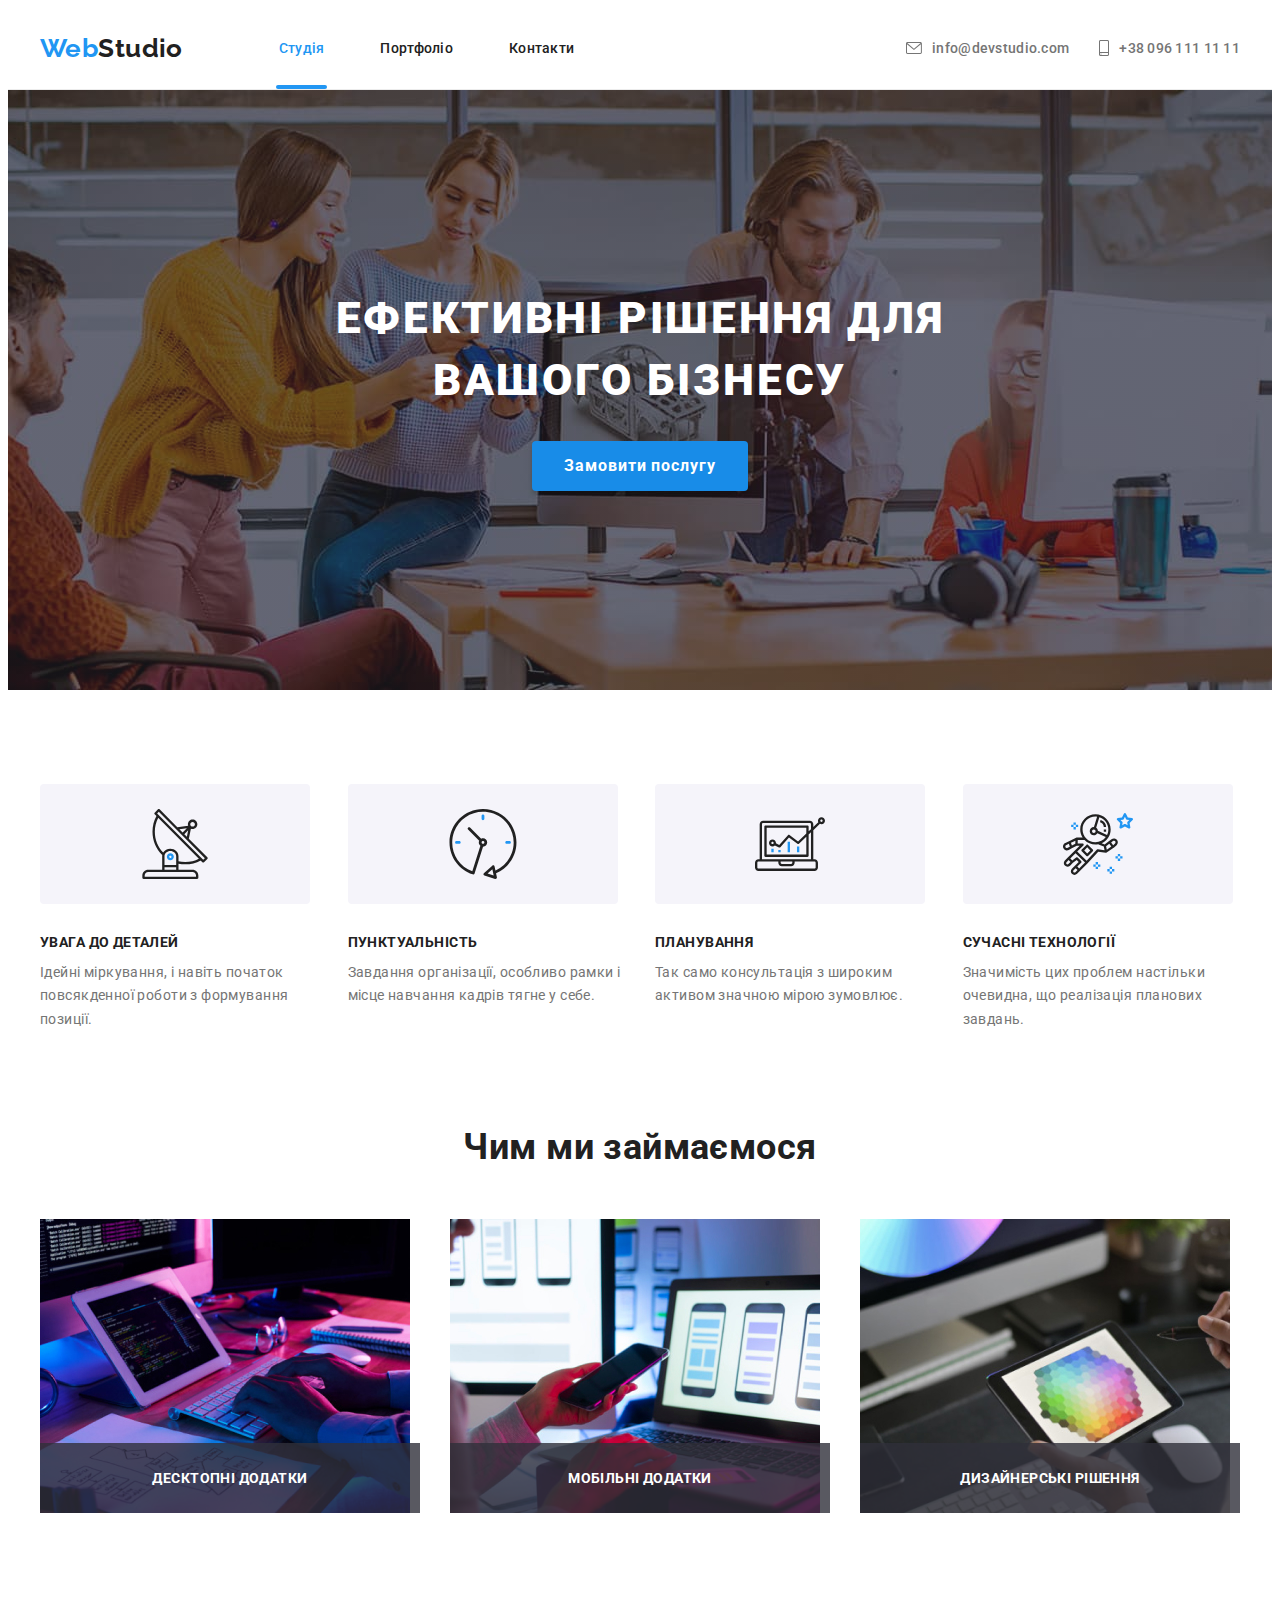
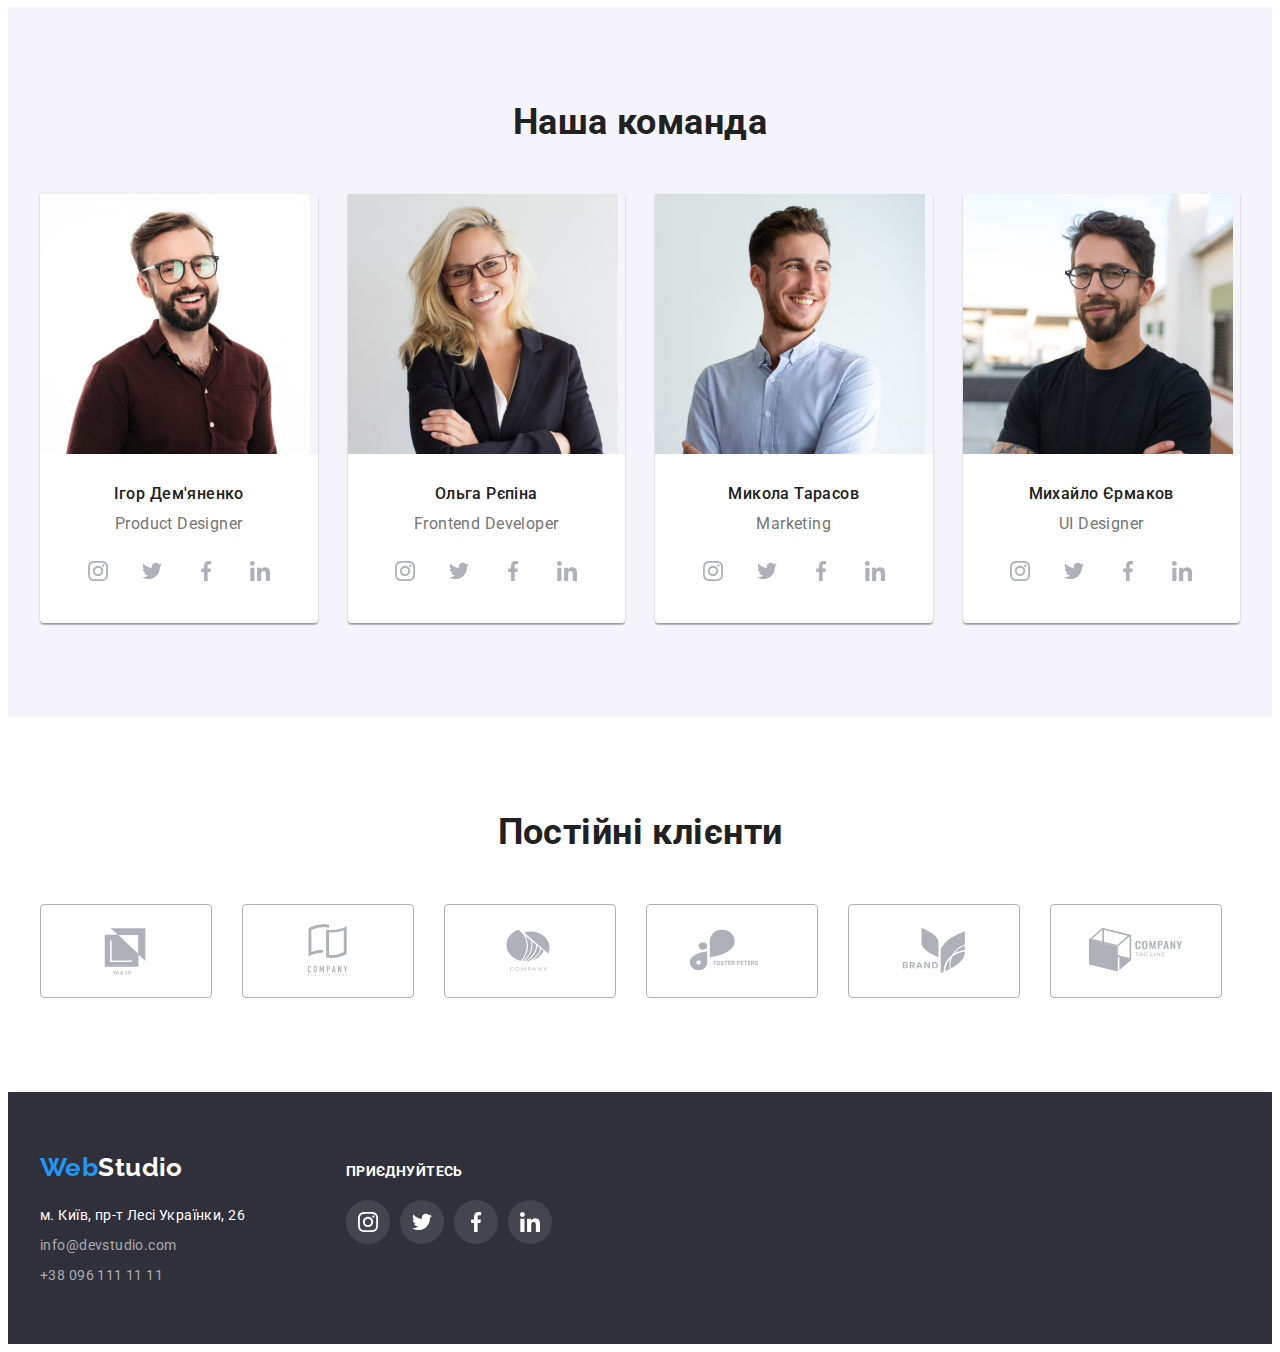
==== index.html @ b985bb8c "Added files from previous homework" ====
<!DOCTYPE html>
<html lang="uk">
  <head>
    <meta charset="UTF-8" />
    <meta http-equiv="X-UA-Compatible" content="IE=edge" />
    <meta name="viewport" content="width=device-width, initial-scale=1.0" />
    <title>WebStudio</title>
    <link
      href="https://fonts.googleapis.com/css2?family=Raleway:wght@700&family=Roboto:wght@400;500;700;900&display=swap"
      rel="stylesheet"
    />
    <link
      rel="stylesheet"
      href="https://cdnjs.cloudflare.com/ajax/libs/modern-normalize/1.1.0/modern-normalize.min.css"
      integrity="sha512-wpPYUAdjBVSE4KJnH1VR1HeZfpl1ub8YT/NKx4PuQ5NmX2tKuGu6U/JRp5y+Y8XG2tV+wKQpNHVUX03MfMFn9Q=="
      crossorigin="anonymous"
      referrerpolicy="no-referrer"
    />
    <link rel="stylesheet" href="./css/styles.css" />
  </head>

  <body>
    <!-- Header -->
    <header class="page-header">
      <div class="container main-nav">
        <nav class="secondary-nav">
          <a href="./index.html" class="logo"><span>Web</span>Studio</a>
          <ul class="nav-list list">
            <li class="item">
              <a href="./index.html" class="link current">Студія</a>
            </li>
            <li class="item">
              <a href="./portfolio.html" class="link">Портфоліо</a>
            </li>
            <li class="item"><a href="" class="link">Контакти</a></li>
          </ul>
        </nav>
        <ul class="contacts-list list">
          <li class="item">
            <a href="mailto:info@devstudio.com" class="link">
              <svg width="16" height="12" class="contacts-icon">
                <use href="./images/icons.svg#icon-envelope"></use>
              </svg>
              info@devstudio.com</a
            >
          </li>
          <li class="item">
            <a href="tel:+380961111111" class="link">
              <svg width="10" height="16" class="contacts-icon">
                <use href="./images/icons.svg#icon-smartphone"></use>
              </svg>
              +38 096 111 11 11</a
            >
          </li>
        </ul>
      </div>
    </header>

    <!-- Main page -->
    <main>
      <!-- Hero section -->
      <section class="hero">
        <div class="container">
          <h1 class="heading">Ефективні рішення для вашого бізнесу</h1>
          <button type="button" class="primary-button" data-modal-open>
            Замовити послугу
          </button>
        </div>
      </section>

      <!-- Backdrop -->
      <section class="backdrop is-hidden" data-modal>
        <div class="modal">
          <button type="button" class="close-button" data-modal-close>
            <svg class="icom" width="18" height="18">
              <use href="./images/icons.svg#icon-close"></use>
            </svg>
          </button>
        </div>
      </section>

      <!-- Advantages section -->
      <section class="advantages section">
        <div class="container">
          <h2 class="visually-hidden">Переваги</h2>
          <ul class="advantages-list list">
            <li class="item">
              <div class="icon-wrap">
                <svg class="icon" width="70" height="70">
                  <use href="./images/icons.svg#icon-antenna"></use>
                </svg>
              </div>
              <h3 class="subtitle">УВАГА ДО ДЕТАЛЕЙ</h3>
              <p class="text">
                Ідейні міркування, і навіть початок повсякденної роботи з
                формування позиції.
              </p>
            </li>
            <li class="item">
              <div class="icon-wrap">
                <svg class="icon" width="70" height="70">
                  <use href="./images/icons.svg#icon-clock"></use>
                </svg>
              </div>
              <h3 class="subtitle">ПУНКТУАЛЬНІСТЬ</h3>
              <p class="text">
                Завдання організації, особливо рамки і місце навчання кадрів
                тягне у себе.
              </p>
            </li>
            <li class="item">
              <div class="icon-wrap">
                <svg class="icon" width="70" height="70">
                  <use href="./images/icons.svg#icon-diagram"></use>
                </svg>
              </div>
              <h3 class="subtitle">ПЛАНУВАННЯ</h3>
              <p class="text">
                Так само консультація з широким активом значною мірою зумовлює.
              </p>
            </li>
            <li class="item">
              <div class="icon-wrap">
                <svg class="icon" width="70" height="70">
                  <use href="./images/icons.svg#icon-astronaut"></use>
                </svg>
              </div>
              <h3 class="subtitle">СУЧАСНІ ТЕХНОЛОГІЇ</h3>
              <p class="text">
                Значимість цих проблем настільки очевидна, що реалізація
                планових завдань.
              </p>
            </li>
          </ul>
        </div>
      </section>

      <!-- Working -->
      <section class="section">
        <div class="container">
          <h2 class="sub-heading">Чим ми займаємося</h2>
          <ul class="working-list list">
            <li class="item">
              <img
                src="./images/box1.jpg"
                alt="Програмістб який працює"
                width="370"
              />
              <div class="img-content">
                <p class="content">Десктопні додатки</p>
              </div>
            </li>
            <li class="item">
              <img
                src="./images/box2.jpg"
                alt="Розробник мобільного додатку"
                width="370"
              />
              <div class="img-content"><p>Мобільні додатки</p></div>
            </li>
            <li class="item">
              <img
                src="./images/box3.jpg"
                alt="Дизайнер виберає кольори"
                width="370"
              />
              <div class="img-content"><p>Дизайнерські рішення</p></div>
            </li>
          </ul>
        </div>
      </section>

      <!-- Team section -->
      <section class="team section">
        <div class="container">
          <h2 class="sub-heading">Наша команда</h2>
          <ul class="team-list list">
            <li class="item">
              <img src="images/img(1).jpg" alt="Чоловік" width="270" />
              <div class="info">
                <h3>Ігор Дем'яненко</h3>
                <p>Product Designer</p>
                <ul class="social-list list">
                  <li>
                    <a href="#" class="link" aria-label="Instagram">
                      <svg width="20" height="20">
                        <use href="./images/icons.svg#icon-instagram"></use>
                      </svg>
                    </a>
                  </li>
                  <li>
                    <a href="#" class="link" aria-label="Twitter">
                      <svg width="20" height="20">
                        <use href="./images/icons.svg#icon-twitter"></use>
                      </svg>
                    </a>
                  </li>
                  <li>
                    <a href="#" class="link" aria-label="Facebook">
                      <svg width="20" height="20">
                        <use href="./images/icons.svg#icon-facebook"></use>
                      </svg>
                    </a>
                  </li>
                  <li>
                    <a href="#" class="link" aria-label="LinkedIn">
                      <svg width="20" height="20">
                        <use href="./images/icons.svg#icon-linkedin"></use>
                      </svg>
                    </a>
                  </li>
                </ul>
              </div>
            </li>
            <li class="item">
              <img src="images/img(2).jpg" alt="Жінка" width="270" />
              <div class="info">
                <h3>Ольга Рєпіна</h3>
                <p>Frontend Developer</p>
                <ul class="social-list list">
                  <li>
                    <a href="#" class="link" aria-label="Instagram">
                      <svg width="20" height="20">
                        <use href="./images/icons.svg#icon-instagram"></use>
                      </svg>
                    </a>
                  </li>
                  <li>
                    <a href="#" class="link" aria-label="Twitter">
                      <svg width="20" height="20">
                        <use href="./images/icons.svg#icon-twitter"></use>
                      </svg>
                    </a>
                  </li>
                  <li>
                    <a href="#" class="link" aria-label="Facebook">
                      <svg width="20" height="20">
                        <use href="./images/icons.svg#icon-facebook"></use>
                      </svg>
                    </a>
                  </li>
                  <li>
                    <a href="#" class="link" aria-label="LinkedIn">
                      <svg width="20" height="20">
                        <use href="./images/icons.svg#icon-linkedin"></use>
                      </svg>
                    </a>
                  </li>
                </ul>
              </div>
            </li>
            <li class="item">
              <img src="images/img(3).jpg" alt="Чоловік" width="270" />
              <div class="info">
                <h3>Микола Тарасов</h3>
                <p>Marketing</p>
                <ul class="social-list list">
                  <li>
                    <a href="#" class="link" aria-label="Instagram">
                      <svg width="20" height="20">
                        <use href="./images/icons.svg#icon-instagram"></use>
                      </svg>
                    </a>
                  </li>
                  <li>
                    <a href="#" class="link" aria-label="Twitter">
                      <svg width="20" height="20">
                        <use href="./images/icons.svg#icon-twitter"></use>
                      </svg>
                    </a>
                  </li>
                  <li>
                    <a href="#" class="link" aria-label="Facebook">
                      <svg width="20" height="20">
                        <use href="./images/icons.svg#icon-facebook"></use>
                      </svg>
                    </a>
                  </li>
                  <li>
                    <a href="#" class="link" aria-label="LinkedIn">
                      <svg width="20" height="20">
                        <use href="./images/icons.svg#icon-linkedin"></use>
                      </svg>
                    </a>
                  </li>
                </ul>
              </div>
            </li>
            <li class="item">
              <img src="images/img(4).jpg" alt="Чоловік" width="270" />
              <div class="info">
                <h3>Михайло Єрмаков</h3>
                <p>UI Designer</p>
                <ul class="social-list list">
                  <li>
                    <a href="#" class="link" aria-label="Instagram">
                      <svg width="20" height="20">
                        <use href="./images/icons.svg#icon-instagram"></use>
                      </svg>
                    </a>
                  </li>
                  <li>
                    <a href="#" class="link" aria-label="Twitter">
                      <svg width="20" height="20">
                        <use href="./images/icons.svg#icon-twitter"></use>
                      </svg>
                    </a>
                  </li>
                  <li>
                    <a href="#" class="link" aria-label="Facebook">
                      <svg width="20" height="20">
                        <use href="./images/icons.svg#icon-facebook"></use>
                      </svg>
                    </a>
                  </li>
                  <li>
                    <a href="#" class="link" aria-label="LinkedIn">
                      <svg width="20" height="20">
                        <use href="./images/icons.svg#icon-linkedin"></use>
                      </svg>
                    </a>
                  </li>
                </ul>
              </div>
            </li>
          </ul>
        </div>
      </section>

      <!-- Clients -->
      <section class="clients section">
        <h2 class="sub-heading">Постійні клієнти</h2>
        <div class="container">
          <ul class="clients-list list">
            <li>
              <a href="#" class="link">
                <svg width="106" height="60">
                  <use href="./images/icons.svg#icon-logo-1"></use>
                </svg>
              </a>
            </li>
            <li>
              <a href="#" class="link">
                <svg width="106" height="60">
                  <use href="./images/icons.svg#icon-logo-2"></use>
                </svg>
              </a>
            </li>
            <li>
              <a href="#" class="link">
                <svg width="106" height="60">
                  <use href="./images/icons.svg#icon-logo-3"></use>
                </svg>
              </a>
            </li>
            <li>
              <a href="#" class="link">
                <svg width="106" height="60">
                  <use href="./images/icons.svg#icon-logo-4"></use>
                </svg>
              </a>
            </li>
            <li>
              <a href="#" class="link">
                <svg width="106" height="60">
                  <use href="./images/icons.svg#icon-logo-5"></use>
                </svg>
              </a>
            </li>
            <li>
              <a href="#" class="link">
                <svg width="106" height="60">
                  <use href="./images/icons.svg#icon-logo-6"></use>
                </svg>
              </a>
            </li>
          </ul>
        </div>
      </section>
    </main>

    <!-- Footer -->
    <footer class="page-footer">
      <div class="container footer-content">
        <div class="address-wrap">
          <a href="./index.html" class="logo"><span>Web</span>Studio</a>
          <address>
            <ul class="contacts list">
              <li>
                <a
                  href="https://goo.gl/maps/9UR91L7CwCxcRUuD7"
                  target="_blank"
                  rel="noopener noreferrer nofollow"
                  class="location"
                  >м. Київ, пр-т Лесі Українки, 26</a
                >
              </li>
              <li>
                <a href="mailto:info@devstudio.com">info@devstudio.com</a>
              </li>
              <li><a href="tel:+380961111111">+38 096 111 11 11</a></li>
            </ul>
          </address>
        </div>
        <div class="footer-social-links">
          <p class="call">приєднуйтесь</p>
          <ul class="list social-list footer-social-list">
            <li>
              <a href="#" class="link" aria-label="Instagram">
                <svg width="20" height="20">
                  <use href="./images/icons.svg#icon-instagram"></use>
                </svg>
              </a>
            </li>
            <li>
              <a href="#" class="link" aria-label="Twitter">
                <svg width="20" height="20">
                  <use href="./images/icons.svg#icon-twitter"></use>
                </svg>
              </a>
            </li>
            <li>
              <a href="#" class="link" aria-label="Facebook">
                <svg width="20" height="20">
                  <use href="./images/icons.svg#icon-facebook"></use>
                </svg>
              </a>
            </li>
            <li>
              <a href="#" class="link" aria-label="LinkedIn">
                <svg width="20" height="20">
                  <use href="./images/icons.svg#icon-linkedin"></use>
                </svg>
              </a>
            </li>
          </ul>
        </div>
      </div>
    </footer>
    <script src="./modal.js"></script>
  </body>
</html>
---- css/styles.css ----
:root {
  --accent-color: #2196f3;
  --title-color: #212121;
  --text-color: #757575;
  --white-text: #fff;
  --primary-background-color: #fff;
  --secondary-background-color: #f5f4fa;
  --dark-background-color: #2f303a;
  --header-border-color: #ececec;
  --portfolio-item-border-color: #eeeeee;
  --social-links-color: #afb1b8;
  --timing-function: cubic-bezier(0.4, 0, 0.2, 1);
}

body {
  font-family: "Roboto", sans-serif;
  color: var(--text-color);
  font-size: 14px;
  letter-spacing: 0.03em;
}

a {
  text-decoration: none;
}
h1,
h2,
h3,
h4,
p {
  margin: 0;
}
img {
  display: block;
}
.list {
  list-style: none;
  padding: 0;
  margin: 0;
}

.container {
  width: 1200px;
  padding: 0 15px;
  margin: 0 auto;
}

.section {
  padding-top: 94px;
  padding-bottom: 94px;
}

.visually-hidden {
  position: absolute;
  white-space: nowrap;
  width: 1px;
  height: 1px;
  overflow: hidden;
  border: 0;
  padding: 0;
  clip: rect(0 0 0 0);
  clip-path: inset(50%);
  margin: -1px;
}

/* Header */
.page-header {
  border-bottom: 1px solid var(--header-border-color);
}
.main-nav {
  display: flex;
  align-items: center;
}
.secondary-nav {
  display: flex;
  align-items: center;
}

.logo {
  margin-right: 93px;
  color: var(--title-color);
  font-family: "Raleway", sans-serif;

  font-weight: 700;
  font-size: 26px;
  line-height: 1.2;
}
.logo span {
  color: var(--accent-color);
}
.page-header .logo {
  padding: 24px 0;
}
.page-header .link {
  font-weight: 500;
  line-height: 1.2;
  letter-spacing: 0.02em;
  transition: color 250ms var(--timing-function);
}
.page-header .link:hover,
.page-header .link:focus {
  color: var(--accent-color);
}
.nav-list {
  display: flex;
  gap: 50px;
}
.nav-list .link {
  position: relative;
  display: block;
  padding: 32px 3px;
  color: var(--title-color);
}
.nav-list .link.current {
  color: var(--accent-color);
}
.nav-list .link.current::after {
  position: absolute;
  content: "";
  /* display: block; */
  left: 0;
  bottom: 0;
  width: 100%;
  height: 4px;
  background-color: var(--accent-color);
  border-radius: 2px;
}
.contacts-list {
  display: flex;
  gap: 30px;
  margin-left: auto;
}
.contacts-list .link {
  display: flex;
  align-items: center;
  padding: 32px 0;
  color: var(--text-color);
}
.contacts-icon {
  margin-right: 10px;
  fill: currentColor;
}

/* Section Hero */
.hero {
  min-height: 600px;
  max-width: 1600px;
  display: flex;
  flex-direction: column;
  justify-content: center;
  align-items: center;
  margin: 0 auto;

  background-image: linear-gradient(
      to right,
      rgba(47, 48, 58, 0.4),
      rgba(47, 48, 58, 0.4)
    ),
    url(../images/hero-img.jpg);
  background-size: cover;
  background-position: center;
  background-repeat: no-repeat;
  background-color: #c4c4c4;
  text-align: center;
}
.hero .heading {
  width: 696px;
  margin: 0 auto 30px auto;

  color: var(--white-text);
  font-weight: 900;
  font-size: 44px;
  line-height: 1.4;
  letter-spacing: 0.06em;
  text-transform: uppercase;
  text-align: center;
}
.primary-button {
  height: 50px;
  width: 216px;
  display: flex;
  justify-content: center;
  align-items: center;
  margin: 0 auto;

  background-color: #188ce8;
  color: var(--white-text);
  font-family: inherit;
  border-radius: 4px;
  border: none;
  box-shadow: 0px 4px 4px rgba(0, 0, 0, 0.15);
  transition: background-color 250ms var(--timing-function);

  font-weight: 700;
  font-size: 16px;
  line-height: 1.9;
  text-align: center;
  letter-spacing: 0.06em;
}
.primary-button:hover,
.primary-button:focus {
  background-color: var(--accent-color);
  cursor: pointer;
}

/* Section Advantages */
.advantages {
  padding-bottom: 0;
}
.advantages-list {
  display: flex;
  column-gap: 30px;
}
.advantages-list .item {
  flex-basis: calc((100% - 90px) / 4);
}
.advantages-list .icon-wrap {
  width: 270px;
  height: 120px;
  display: flex;
  justify-content: center;
  align-items: center;
  margin-bottom: 30px;

  background-color: var(--secondary-background-color);
  border-radius: 4px;
  text-align: center;
}
.advantages .subtitle {
  margin-bottom: 10px;
  color: var(--title-color);

  font-weight: 700;
  font-size: 14px;
  line-height: 1.2;
}
.advantages .text {
  line-height: 1.7;
}

/* What do we do */
.sub-heading {
  margin-bottom: 50px;
  color: var(--title-color);

  font-weight: 700;
  font-size: 36px;
  line-height: 1.2;
  text-align: center;
}
.working-list {
  display: flex;
  column-gap: 30px;
}
.working-list .item {
  position: relative;
  flex-grow: 1;
}
.working-list .img-content {
  position: absolute;
  bottom: 0;
  left: 0;
  width: 100%;
  height: 70px;
  display: flex;
  justify-content: center;
  align-items: center;

  background-color: rgba(47, 48, 58, 0.8);
}
.img-content p {
  color: var(--white-text);
  font-weight: 700;
  text-transform: uppercase;
}

/* Our team */
.team {
  background-color: var(--secondary-background-color);
}
.team-list {
  display: flex;
  column-gap: 30px;
}
.team-list .item {
  flex-basis: calc((100% - 90px) / 4);
  box-shadow: 0px 1px 3px rgba(0, 0, 0, 0.12), 0px 1px 1px rgba(0, 0, 0, 0.14),
    0px 2px 1px rgba(0, 0, 0, 0.2);
  border-radius: 0px 0px 4px 4px;
}
.team-list .info {
  padding: 30px 32px;

  background-color: var(--primary-background-color);
  text-align: center;
  border-radius: 0px 0px 4px 4px;
}
.team h3 {
  margin-bottom: 10px;
  color: var(--title-color);

  font-weight: 500;
  font-size: 16px;
  line-height: 1.2;
}
.team p {
  margin-bottom: 16px;
  font-size: 16px;
  line-height: 1.2;
}
.social-list {
  display: flex;
  justify-content: center;
  column-gap: 10px;
}
.social-list .link {
  width: 44px;
  height: 44px;
  display: flex;
  justify-content: center;
  align-items: center;

  fill: var(--social-links-color);
  border-radius: 50%;
  transition: background-color 250ms var(--timing-function),
    fill 250ms var(--timing-function);
}
.social-list .link:hover,
.social-list .link:focus {
  background-color: var(--accent-color);
  fill: var(--white-text);
}

/* Clients */
.clients-list {
  display: flex;
  column-gap: 30px;
}
.clients-list .link {
  width: 170px;
  height: 92px;
  display: flex;
  justify-content: center;
  align-items: center;

  border: 1px solid var(--social-links-color);
  border-radius: 4px;
  fill: var(--social-links-color);
  transition: border-color 250ms var(--timing-function),
    fill 250ms var(--timing-function);
}
.clients-list .link:hover,
.clients-list .link:focus {
  border-color: var(--accent-color);
  fill: var(--accent-color);
}
/* Footer */
.page-footer {
  padding-top: 60px;
  padding-bottom: 60px;
  background-color: var(--dark-background-color);
}
.page-footer .logo {
  display: inline-block;
  margin-bottom: 20px;

  color: var(--white-text);
}
.contacts li:not(:last-child) {
  margin-bottom: 9px;
}
.contacts li {
  height: 21px;
}
.contacts a {
  color: rgba(255, 255, 255, 0.6);
  font-style: normal;

  line-height: 24px;
  transition: color 250ms var(--timing-function);
}
.contacts .location {
  color: var(--white-text);
}
.contacts a:hover,
.contacts a:focus {
  color: var(--accent-color);
}
.footer-content {
  display: flex;
}
.address-wrap {
  margin-right: 70px;
}
.footer-social-links .call {
  margin-bottom: 20px;
  text-transform: uppercase;
  font-weight: 700;
  line-height: 1.14;
  color: var(--white-text);
}
.footer-social-list .link {
  fill: var(--white-text);
  background-color: rgba(255, 255, 255, 0.1);
}
.footer-social-links {
  margin-top: 12px;
}

/* Portfolio */
.filter-buttons {
  display: flex;
  justify-content: center;
  margin-bottom: 50px;
  column-gap: 8px;
}

.filter-buttons .button {
  padding: 6px 22px;
  background-color: var(--secondary-background-color);
  color: var(--title-color);
  font-family: inherit;
  border: none;
  border-radius: 4px;

  font-weight: 500;
  font-size: 16px;
  line-height: 1.6;
  text-align: center;
  cursor: pointer;
  transition: background-color 250ms var(--timing-function),
    color 250ms var(--timing-function), box-shadow 250ms var(--timing-function);
}

.filter-buttons .button:hover,
.filter-buttons .butto:focus {
  background-color: var(--accent-color);
  color: var(--white-text);
  box-shadow: 0px 3px 1px rgba(0, 0, 0, 0.1), 0px 1px 2px rgba(0, 0, 0, 0.08),
    0px 2px 2px rgba(0, 0, 0, 0.12);
}

.projects-list {
  display: flex;
  flex-wrap: wrap;
  gap: 30px;
}

.projects-list .item {
  flex-grow: 1;
  transition: box-shadow 250ms var(--timing-function);
}
.projects-item:hover,
.projects-item:focus {
  box-shadow: 0px 1px 1px rgba(0, 0, 0, 0.12), 0px 4px 4px rgba(0, 0, 0, 0.06),
    1px 4px 6px rgba(0, 0, 0, 0.16);
}
.projects-list .info {
  padding: 20px 24px;
  border: 1px solid var(--portfolio-item-border-color);
  border-top: none;
}
.projects-list h2 {
  margin-bottom: 4px;
  color: var(--title-color);
  font-weight: 700;
  font-size: 18px;
  line-height: 2;
  letter-spacing: 0.06em;
}
.projects-list p {
  color: var(--text-color);
  font-size: 16px;
  line-height: 2;
}
.projects-thumb {
  position: relative;
  overflow: hidden;
}
.projects-overlay {
  position: absolute;
  left: 0;
  bottom: 0;
  width: 100%;
  height: 100%;
  padding: 63px 24px;
  background-color: rgba(33, 150, 243, 0.9);
  transform: translateY(100%);
  transition: transform 250ms var(--timing-function);
}
.projects-thumb .text {
  color: var(--white-text);
  font-size: 18px;
  line-height: 1.55;
}
.projects-item:hover .projects-overlay {
  transform: translateY(0);
}

/* Backdrop and modal */
.backdrop {
  position: fixed;
  display: flex;
  justify-content: center;
  align-items: center;
  top: 0;
  left: 0;
  width: 100%;
  height: 100%;
  background-color: rgba(0, 0, 0, 0.2);
  z-index: 1;
  opacity: 1;
  transition: opacity 250ms var(--timing-function);
}
.backdrop.is-hidden {
  opacity: 0;
  pointer-events: none;
}
.backdrop.is-hidden .modal {
  transform: scale(1.1);
}
.modal {
  position: relative;
  min-width: 528px;
  min-height: 581px;
  background-color: var(--primary-background-color);
  box-shadow: 0px 1px 3px rgba(0, 0, 0, 0.12), 0px 1px 1px rgba(0, 0, 0, 0.14),
    0px 2px 1px rgba(0, 0, 0, 0.2);
  border-radius: 4px;

  transform: scale(1);
  transition: transform 250ms var(--timing-function);
}
.close-button {
  position: absolute;
  top: 8px;
  right: 8px;
  display: flex;
  justify-content: center;
  align-items: center;
  width: 30px;
  height: 30px;
  border-radius: 50%;
  background-color: inherit;
  border: 1px solid rgba(0, 0, 0, 0.1);
  cursor: pointer;
}
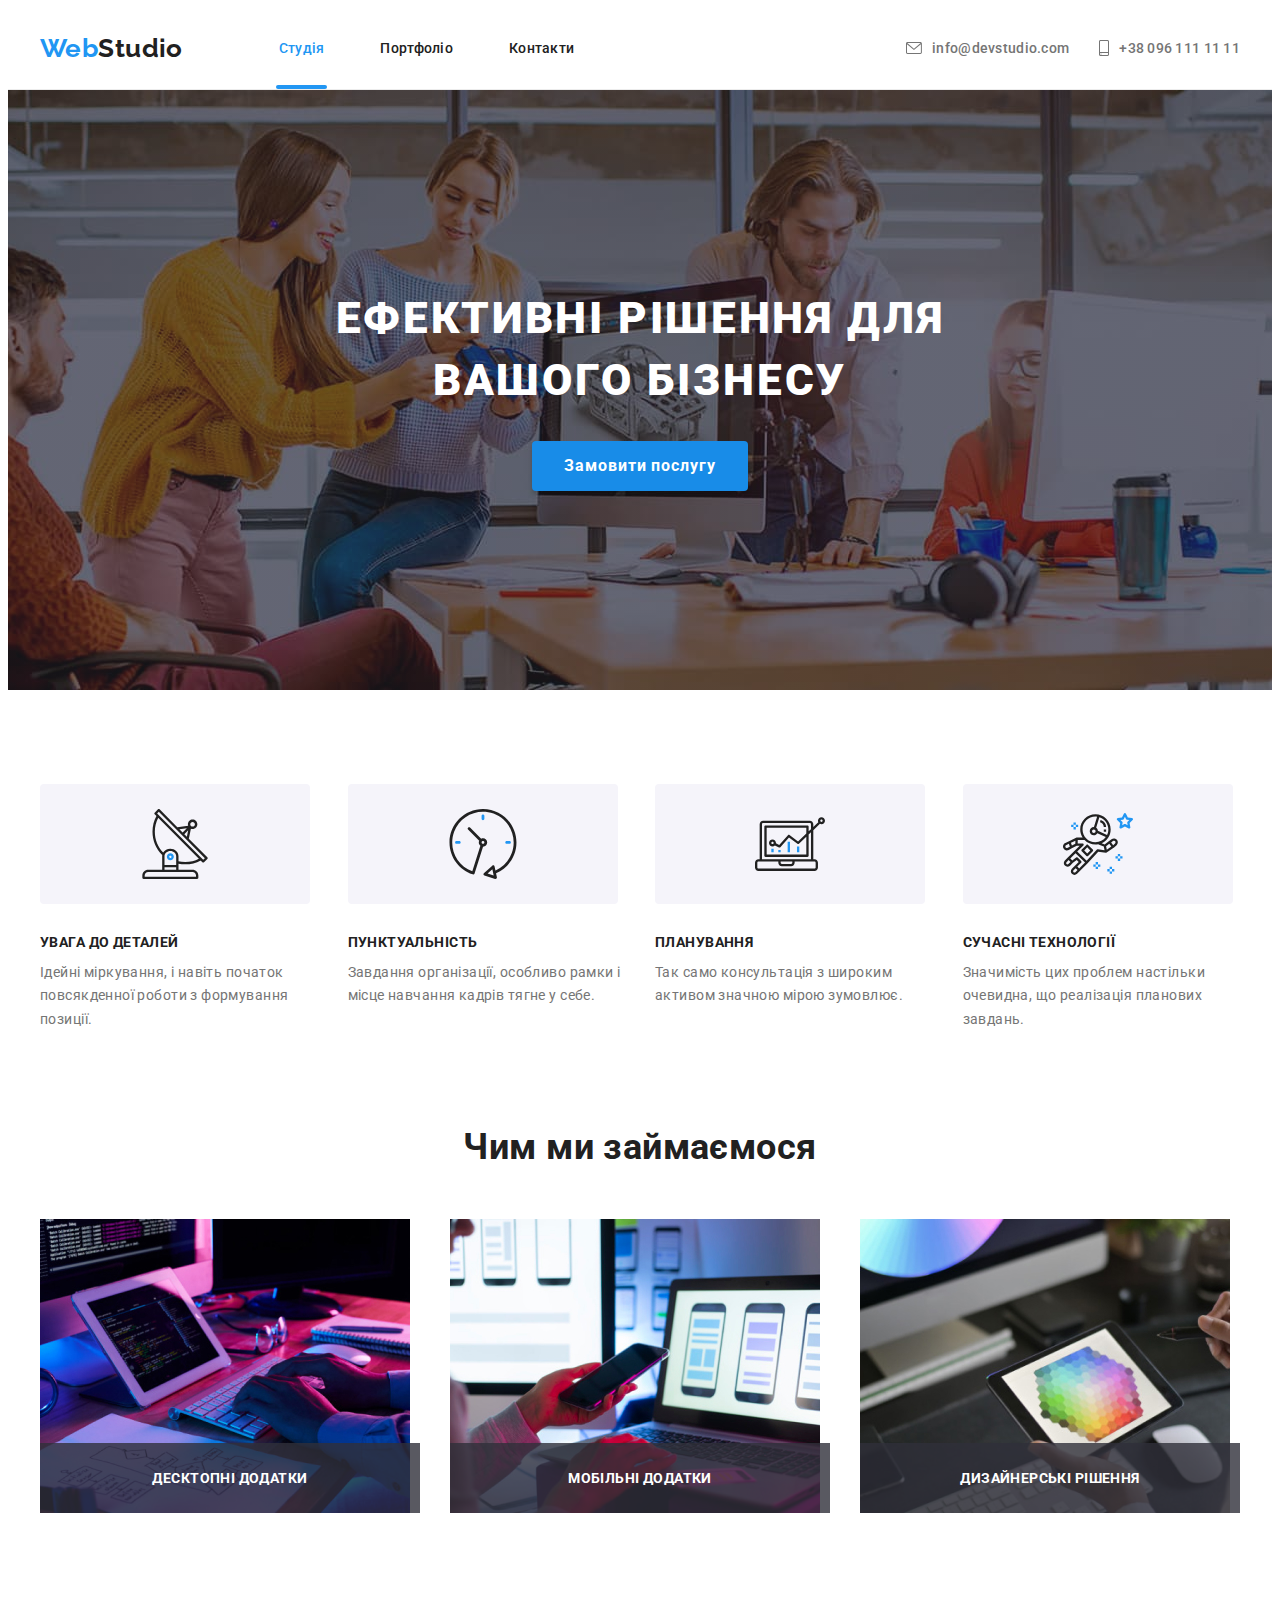
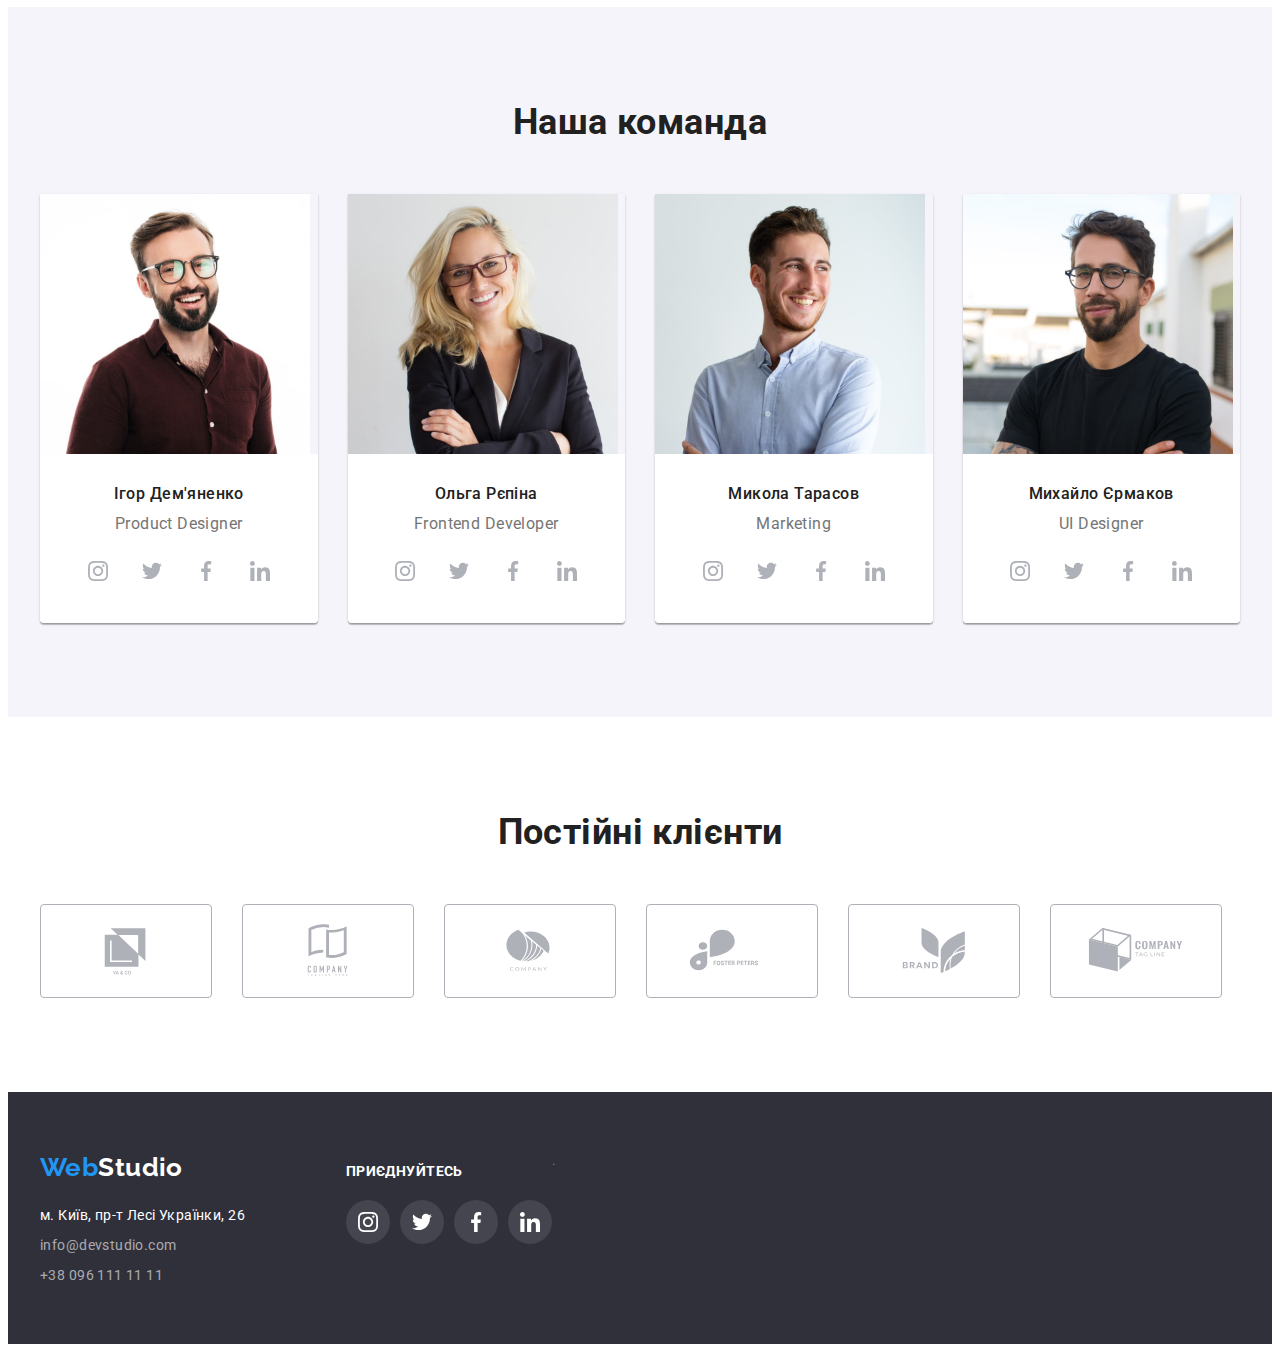
==== commit c3c4808d: "Adde form to modal window" ====
--- a/index.html
+++ b/index.html
@@ -76,6 +76,38 @@
               <use href="./images/icons.svg#icon-close"></use>
             </svg>
           </button>
+          <div class="form">
+            <h4 class="form-title">Залиште свої дані, ми вам передзвонимо</h4>
+            <div class="form-field">
+              <label class="form-label" for="name">Ім'я</label
+              ><input type="text" name="name" id="name" class="form-input" />
+            </div>
+            <div class="form-field">
+              <label class="form-label" for="phone">Телефон</label
+              ><input type="tel" name="phone" id="phone" class="form-input" />
+            </div>
+            <div class="form-field">
+              <label class="form-label" for="mail">Пошта</label
+              ><input type="mail" name="mail" id="mail" class="form-input" />
+            </div>
+            <div class="form-field">
+              <label class="form-label" for="comment">Коментар</label>
+              <textarea
+                name="comment"
+                id="comment"
+                rows="5"
+                placeholder="Введіть текст"
+              ></textarea>
+            </div>
+            <div class="policy-field">
+              <input type="checkbox" name="policy" id="policy" />
+              <label for="policy"
+                >Погоджуюся з розсилкою та приймаю
+                <a href="#">Умови договору</a></label
+              >
+            </div>
+            <button type="submit" class="primary-button">Відправити</button>
+          </div>
         </div>
       </section>
 
@@ -435,6 +467,7 @@
             </li>
           </ul>
         </div>
+        .
       </div>
     </footer>
     <script src="./modal.js"></script>
--- a/css/styles.css
+++ b/css/styles.css
@@ -10,6 +10,7 @@
   --portfolio-item-border-color: #eeeeee;
   --social-links-color: #afb1b8;
   --timing-function: cubic-bezier(0.4, 0, 0.2, 1);
+  --form-input-color: rgba(33, 33, 33, 0.2);
 }
 
 body {
@@ -522,6 +523,7 @@
   position: relative;
   min-width: 528px;
   min-height: 581px;
+  padding: 40px;
   background-color: var(--primary-background-color);
   box-shadow: 0px 1px 3px rgba(0, 0, 0, 0.12), 0px 1px 1px rgba(0, 0, 0, 0.14),
     0px 2px 1px rgba(0, 0, 0, 0.2);
@@ -544,3 +546,63 @@
   border: 1px solid rgba(0, 0, 0, 0.1);
   cursor: pointer;
 }
+.close-button:hover,
+.close-button:focus {
+  fill: var(--accent-color);
+}
+.form {
+  display: flex;
+  flex-direction: column;
+}
+.form-field {
+  display: flex;
+  flex-direction: column;
+  margin-bottom: 10px;
+}
+.form-title {
+  margin-bottom: 12px;
+  font-weight: 700;
+  font-size: 20px;
+  line-height: 1.15;
+  color: var(--title-color);
+  text-align: center;
+}
+.form-field label {
+  margin-bottom: 4px;
+  font-size: 12px;
+  line-height: 1.16;
+  letter-spacing: 0.01em;
+}
+.form-field input {
+  border: 1px solid var(--form-input-color);
+  border-radius: 4px;
+}
+.form-field textarea {
+  resize: none;
+  min-height: 120px;
+  padding: 12px 16px;
+  border: 1px solid var(--form-input-color);
+  border-radius: 4px;
+}
+.form-field textarea::placeholder {
+  font-size: 12px;
+  line-height: 1.16;
+  letter-spacing: 0.01em;
+
+  color: rgba(117, 117, 117, 0.5);
+}
+.policy-field {
+  display: flex;
+  align-items: center;
+  margin: 10px auto 30px;
+}
+.policy-field input {
+  margin-right: 8px;
+}
+.policy-field label {
+  line-height: 1.7;
+}
+.policy-field a {
+  text-decoration: underline;
+  color: var(--accent-color);
+}
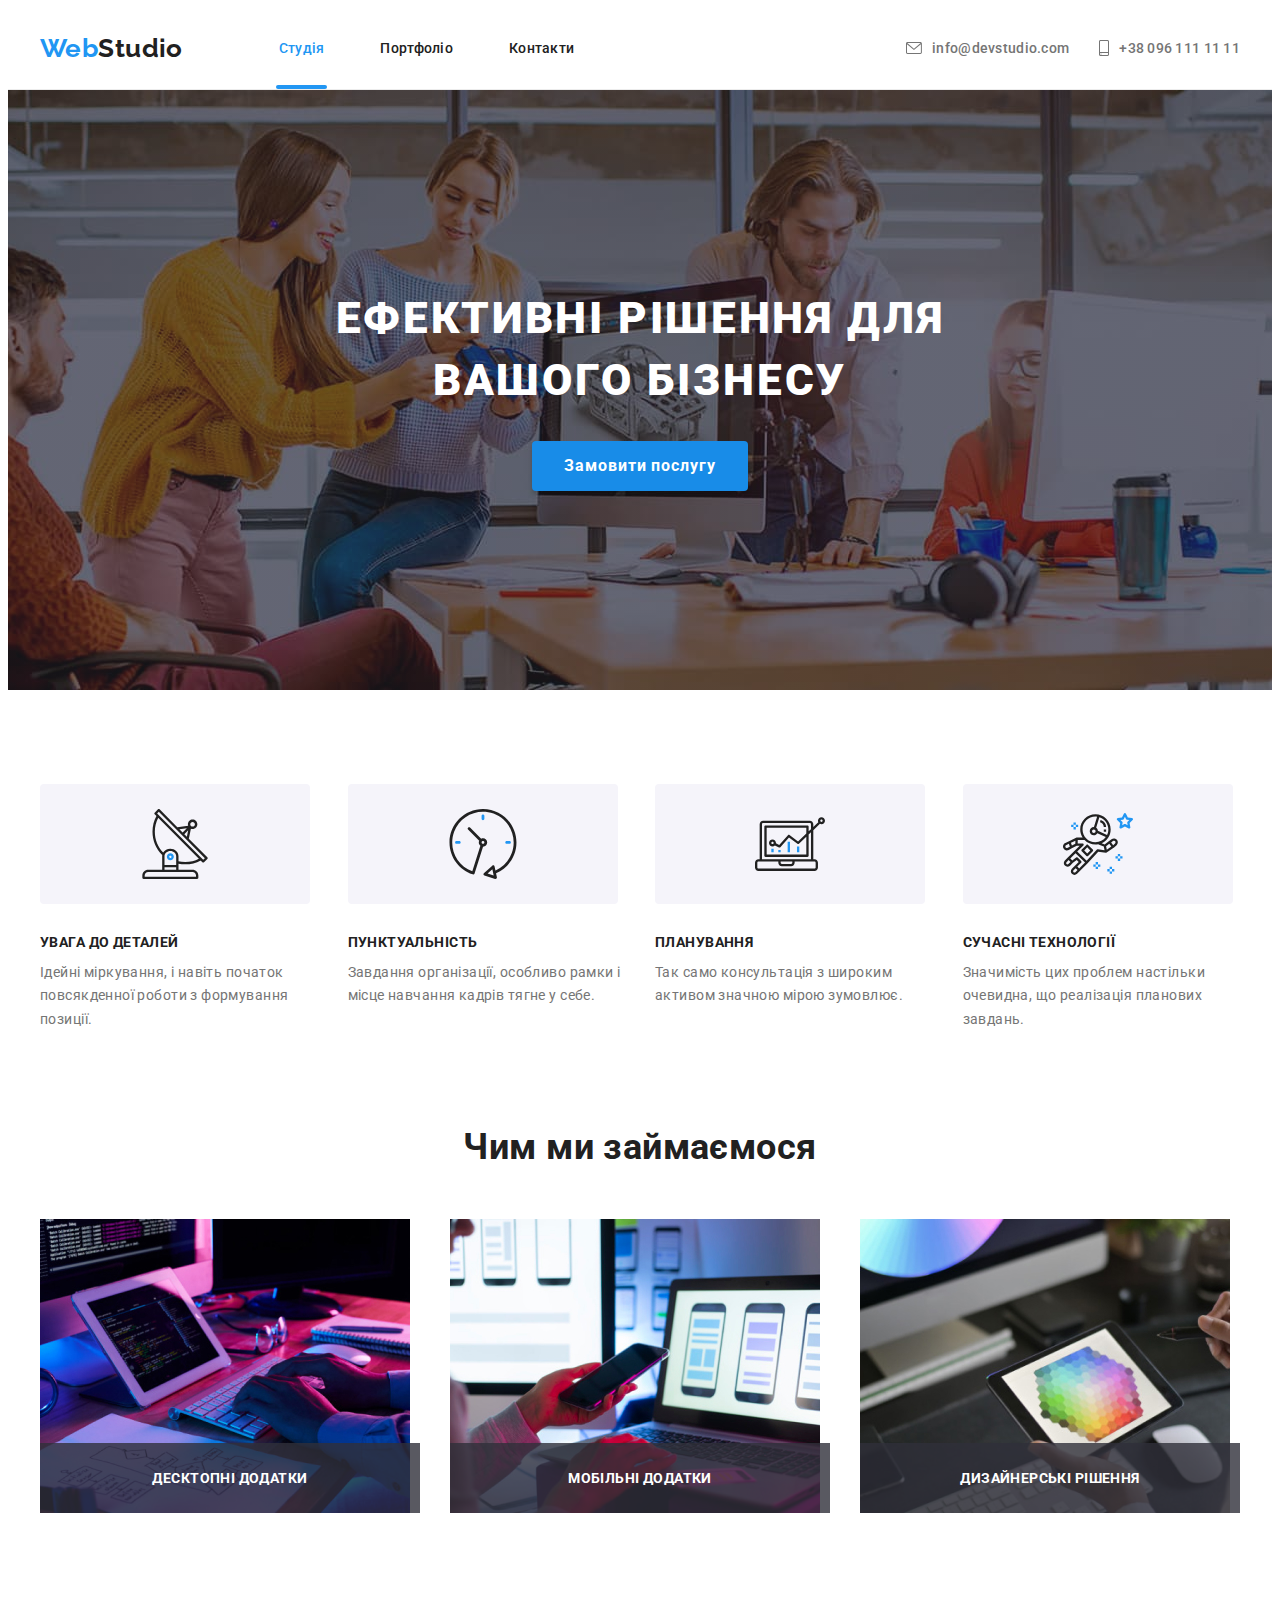
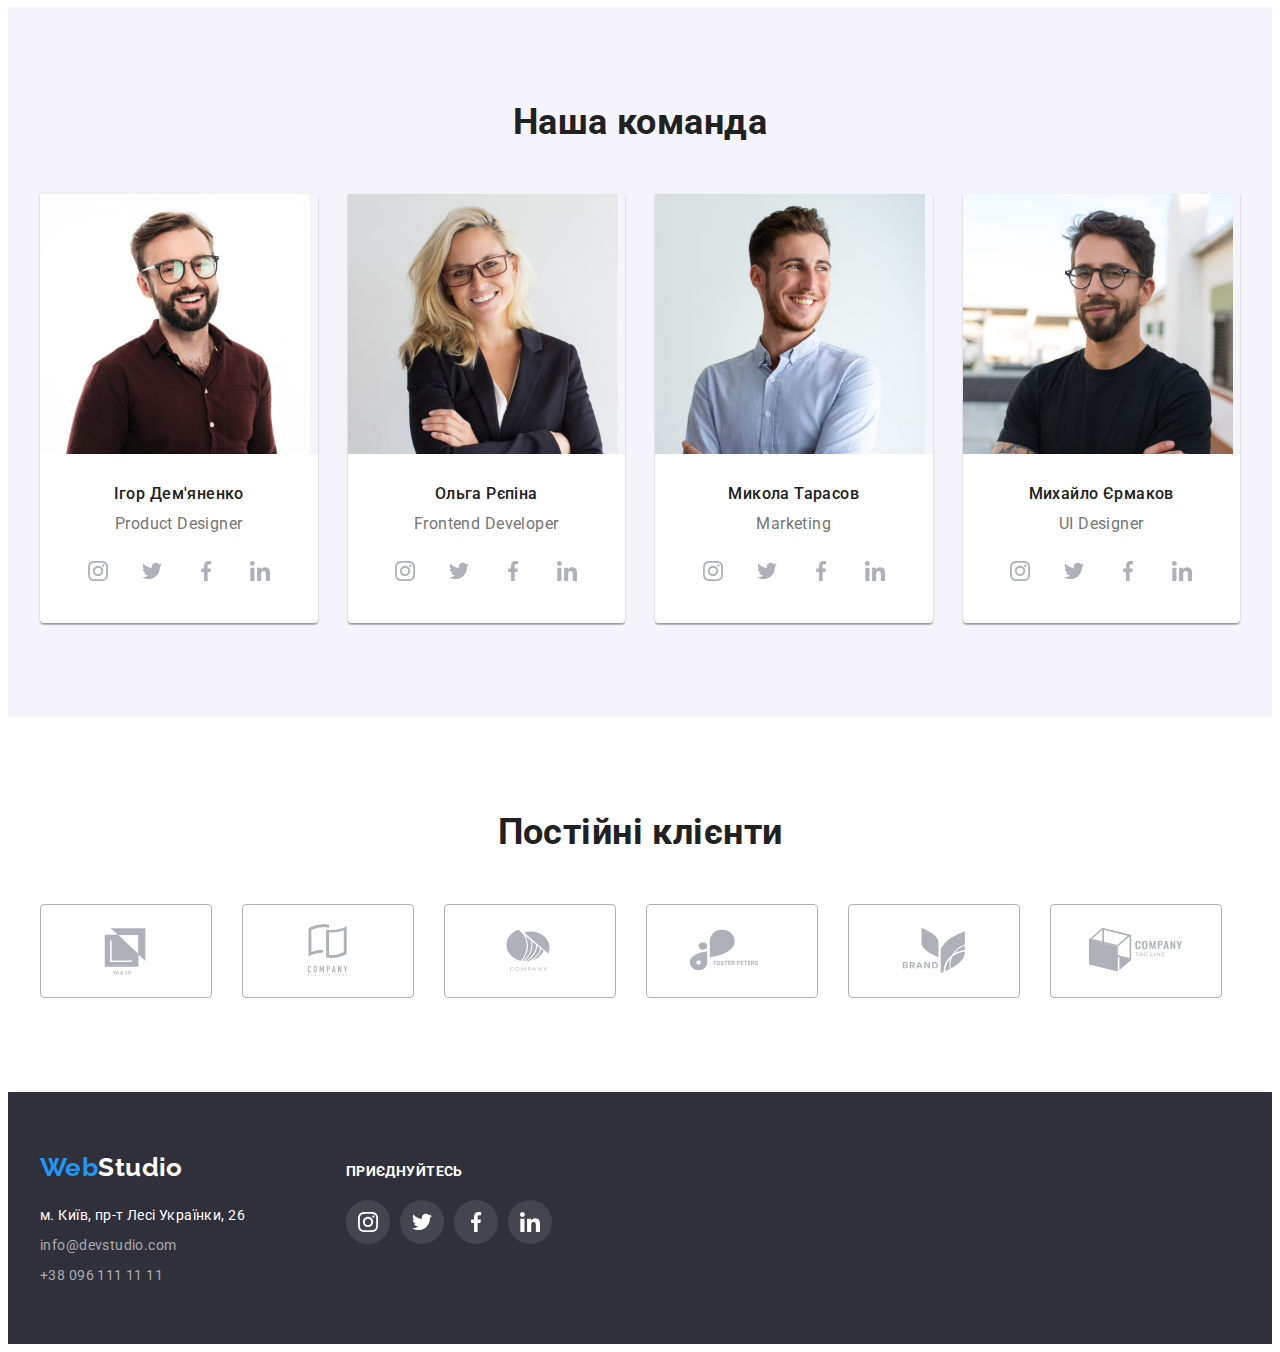
==== commit 79effb5f: "Added icons to inputs" ====
--- a/index.html
+++ b/index.html
@@ -72,23 +72,32 @@
       <section class="backdrop is-hidden" data-modal>
         <div class="modal">
           <button type="button" class="close-button" data-modal-close>
-            <svg class="icom" width="18" height="18">
+            <svg width="18" height="18">
               <use href="./images/icons.svg#icon-close"></use>
             </svg>
           </button>
           <div class="form">
             <h4 class="form-title">Залиште свої дані, ми вам передзвонимо</h4>
             <div class="form-field">
-              <label class="form-label" for="name">Ім'я</label
-              ><input type="text" name="name" id="name" class="form-input" />
+              <label class="form-label" for="name">Ім'я</label>
+              <input type="text" name="name" id="name" class="form-input" />
+              <svg class="icon" width="18" height="18">
+                <use href="./images/icons.svg#icon-person"></use>
+              </svg>
             </div>
             <div class="form-field">
-              <label class="form-label" for="phone">Телефон</label
-              ><input type="tel" name="phone" id="phone" class="form-input" />
+              <label class="form-label" for="phone">Телефон</label>
+              <input type="tel" name="phone" id="phone" class="form-input" />
+              <svg class="icon" width="18" height="18">
+                <use href="./images/icons.svg#icon-phone"></use>
+              </svg>
             </div>
             <div class="form-field">
-              <label class="form-label" for="mail">Пошта</label
-              ><input type="mail" name="mail" id="mail" class="form-input" />
+              <label class="form-label" for="mail">Пошта</label>
+              <input type="mail" name="mail" id="mail" class="form-input" />
+              <svg class="icon" width="18" height="18">
+                <use href="./images/icons.svg#icon-mail"></use>
+              </svg>
             </div>
             <div class="form-field">
               <label class="form-label" for="comment">Коментар</label>
@@ -467,7 +476,6 @@
             </li>
           </ul>
         </div>
-        .
       </div>
     </footer>
     <script src="./modal.js"></script>
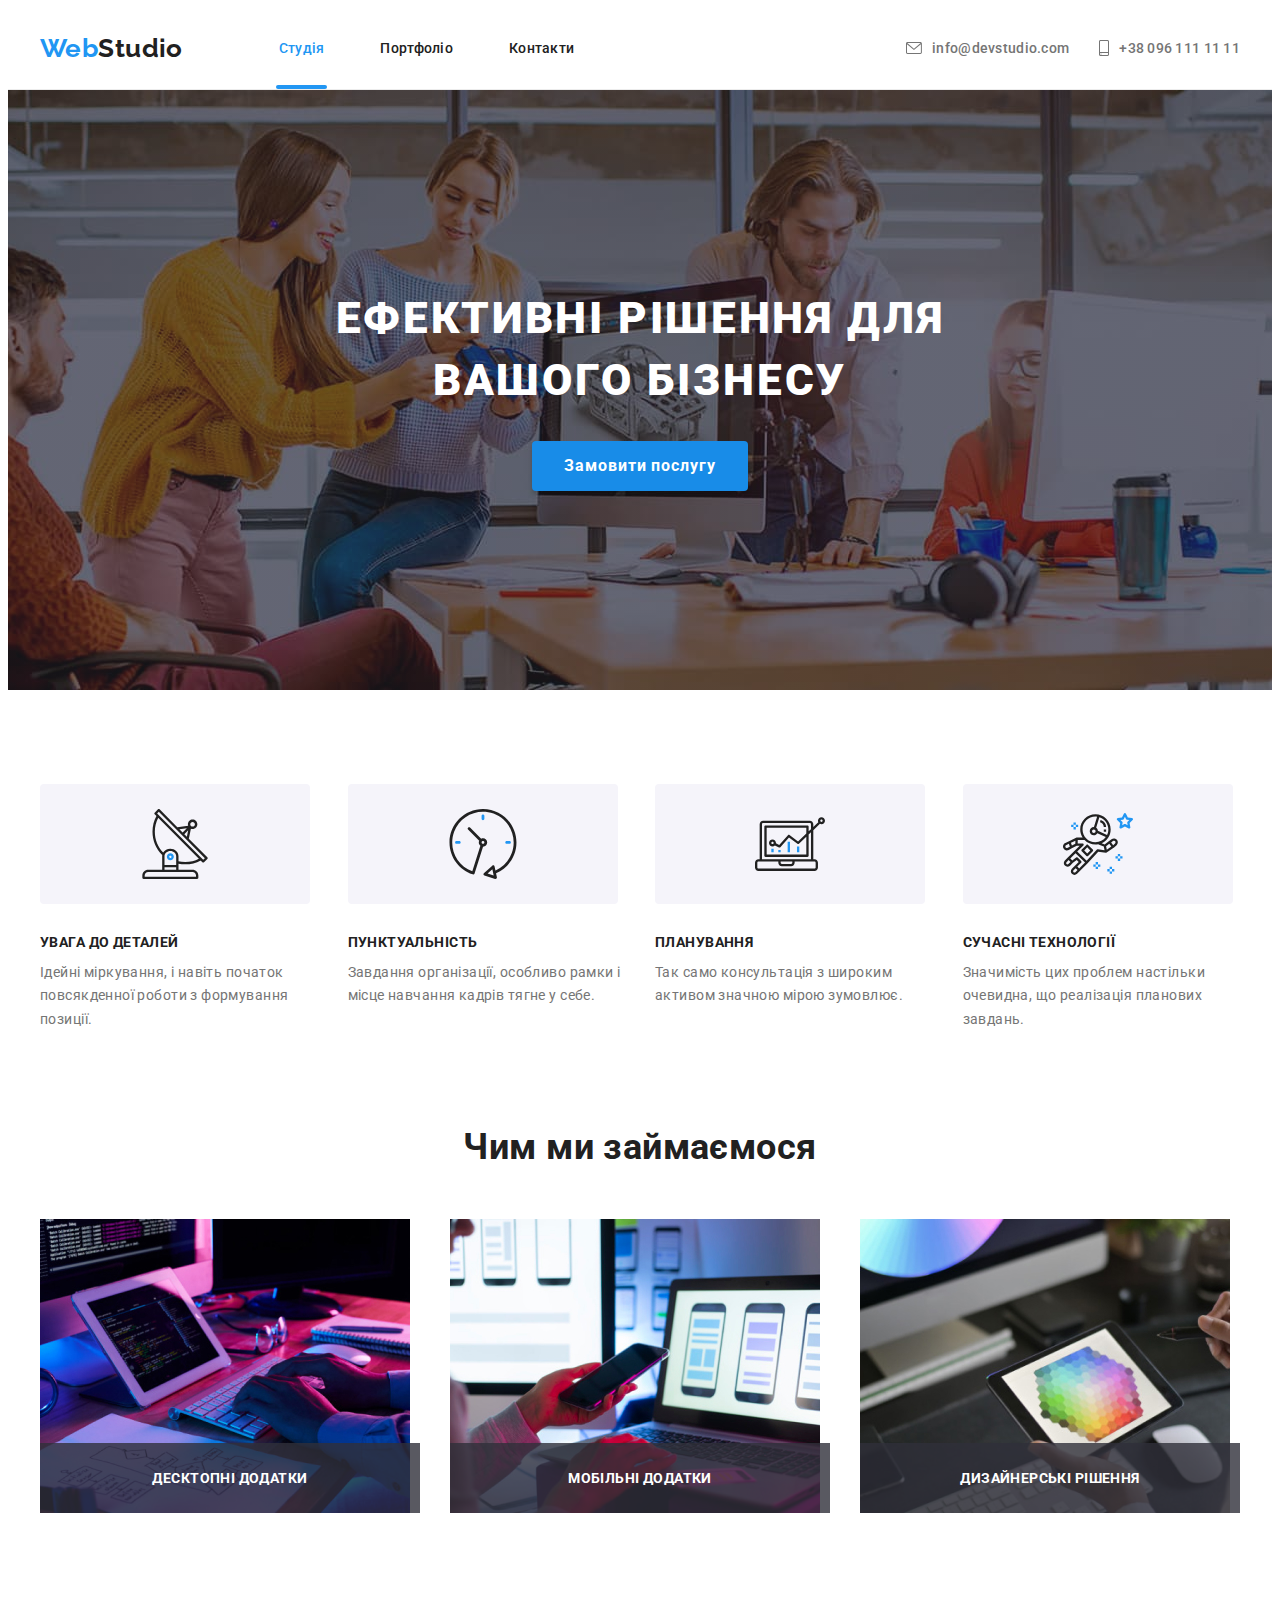
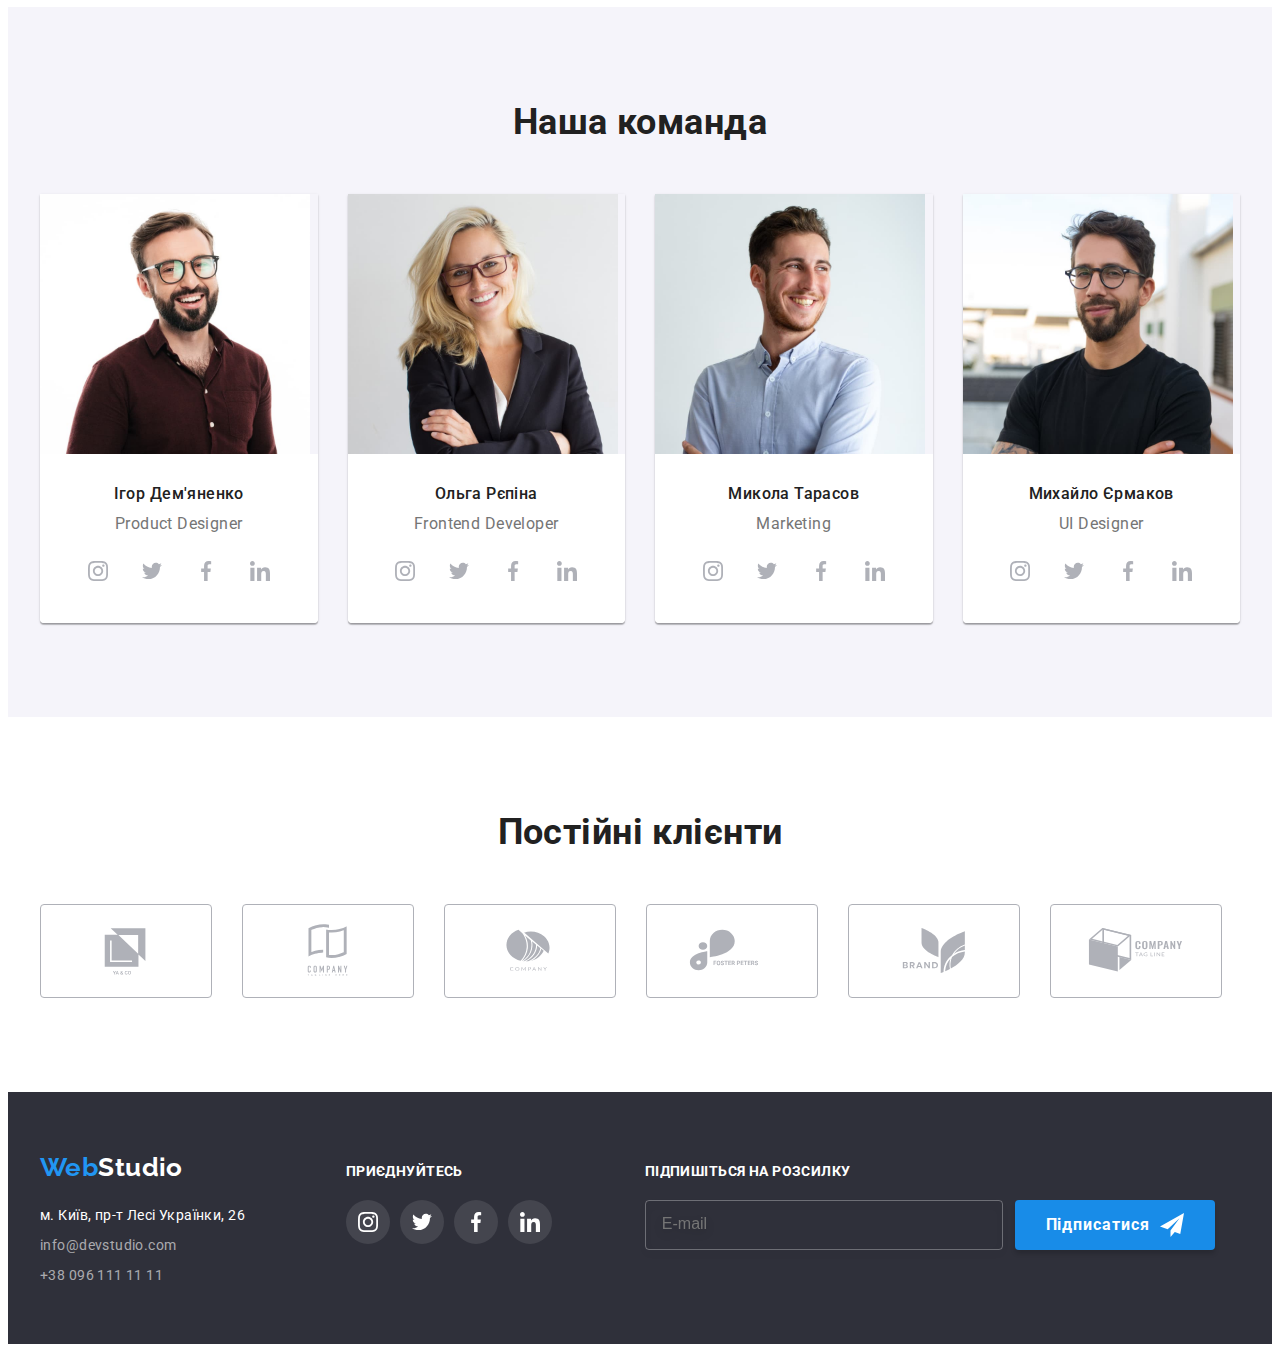
==== commit 8910dec7: "Added subscription section in footer" ====
--- a/index.html
+++ b/index.html
@@ -60,7 +60,7 @@
     <main>
       <!-- Hero section -->
       <section class="hero">
-        <div class="container">
+        <div class="hero-section container">
           <h1 class="heading">Ефективні рішення для вашого бізнесу</h1>
           <button type="button" class="primary-button" data-modal-open>
             Замовити послугу
@@ -76,45 +76,55 @@
               <use href="./images/icons.svg#icon-close"></use>
             </svg>
           </button>
-          <div class="form">
+          <div class="js-speaker-form form" autocomplete="off">
             <h4 class="form-title">Залиште свої дані, ми вам передзвонимо</h4>
-            <div class="form-field">
-              <label class="form-label" for="name">Ім'я</label>
-              <input type="text" name="name" id="name" class="form-input" />
-              <svg class="icon" width="18" height="18">
-                <use href="./images/icons.svg#icon-person"></use>
-              </svg>
-            </div>
-            <div class="form-field">
-              <label class="form-label" for="phone">Телефон</label>
-              <input type="tel" name="phone" id="phone" class="form-input" />
-              <svg class="icon" width="18" height="18">
-                <use href="./images/icons.svg#icon-phone"></use>
-              </svg>
-            </div>
-            <div class="form-field">
-              <label class="form-label" for="mail">Пошта</label>
-              <input type="mail" name="mail" id="mail" class="form-input" />
-              <svg class="icon" width="18" height="18">
-                <use href="./images/icons.svg#icon-mail"></use>
-              </svg>
-            </div>
-            <div class="form-field">
-              <label class="form-label" for="comment">Коментар</label>
+            <label class="form-field">
+              <span class="form-label">Ім'я</span>
+              <div class="input-wrap">
+                <input type="text" name="name" class="form-input" />
+                <svg class="icon" width="18" height="18">
+                  <use href="./images/icons.svg#icon-person"></use>
+                </svg>
+              </div>
+            </label>
+            <label class="form-field">
+              <span class="form-label">Телефон</span>
+              <div class="input-wrap">
+                <input type="tel" name="phone" class="form-input" />
+                <svg class="icon" width="18" height="18">
+                  <use href="./images/icons.svg#icon-phone"></use>
+                </svg>
+              </div>
+            </label>
+            <label class="form-field">
+              <span class="form-label">Пошта</span>
+              <div class="input-wrap">
+                <input type="mail" name="mail" class="form-input" />
+                <svg class="icon" width="18" height="18">
+                  <use href="./images/icons.svg#icon-mail"></use>
+                </svg>
+              </div>
+            </label>
+
+            <label class="form-field">
+              <span class="form-label">Коментар</span>
               <textarea
                 name="comment"
-                id="comment"
+                class="comment"
                 rows="5"
                 placeholder="Введіть текст"
               ></textarea>
-            </div>
-            <div class="policy-field">
-              <input type="checkbox" name="policy" id="policy" />
-              <label for="policy"
+            </label>
+
+            <label class="policy-field">
+              <input type="checkbox" name="policy" class="policy-input" />
+              <span class="checkbox-icon"></span>
+              <span class="policy-label"
                 >Погоджуюся з розсилкою та приймаю
-                <a href="#">Умови договору</a></label
-              >
-            </div>
+              </span>
+              <a href="#" class="policy-link">Умови договору</a>
+            </label>
+
             <button type="submit" class="primary-button">Відправити</button>
           </div>
         </div>
@@ -444,7 +454,7 @@
           </address>
         </div>
         <div class="footer-social-links">
-          <p class="call">приєднуйтесь</p>
+          <p class="footer-title">приєднуйтесь</p>
           <ul class="list social-list footer-social-list">
             <li>
               <a href="#" class="link" aria-label="Instagram">
@@ -475,6 +485,15 @@
               </a>
             </li>
           </ul>
+        </div>
+        <div class="subscription-section">
+          <p class="footer-title">Підпишіться на розсилку</p>
+          <form class="footer-form">
+            <input type="mail" placeholder="E-mail" class="email-input" />
+            <button type="button" class="primary-button footer-button">
+              Підписатися
+            </button>
+          </form>
         </div>
       </div>
     </footer>
--- a/css/styles.css
+++ b/css/styles.css
@@ -163,9 +163,15 @@
   background-color: #c4c4c4;
   text-align: center;
 }
+.hero-section {
+  display: flex;
+  flex-direction: column;
+  justify-content: center;
+  align-items: center;
+}
 .hero .heading {
   width: 696px;
-  margin: 0 auto 30px auto;
+  margin-bottom: 30px;
 
   color: var(--white-text);
   font-weight: 900;
@@ -181,7 +187,7 @@
   display: flex;
   justify-content: center;
   align-items: center;
-  margin: 0 auto;
+  padding: 0;
 
   background-color: #188ce8;
   color: var(--white-text);
@@ -194,7 +200,6 @@
   font-weight: 700;
   font-size: 16px;
   line-height: 1.9;
-  text-align: center;
   letter-spacing: 0.06em;
 }
 .primary-button:hover,
@@ -390,9 +395,11 @@
   display: flex;
 }
 .address-wrap {
+  display: flex;
+  flex-direction: column;
   margin-right: 70px;
 }
-.footer-social-links .call {
+.footer-title {
   margin-bottom: 20px;
   text-transform: uppercase;
   font-weight: 700;
@@ -404,9 +411,42 @@
   background-color: rgba(255, 255, 255, 0.1);
 }
 .footer-social-links {
+  margin-right: 93px;
   margin-top: 12px;
 }
-
+.subscription-section {
+  margin-top: 12px;
+}
+.footer-form {
+  width: 570px;
+  display: flex;
+  gap: 12px;
+  justify-content: space-between;
+}
+.email-input {
+  flex: 1 1 auto;
+  padding: 15px 16px;
+  background-color: transparent;
+  border: 1px solid rgba(255, 255, 255, 0.3);
+  filter: drop-shadow(0px 4px 4px rgba(0, 0, 0, 0.15));
+  border-radius: 4px;
+  color: var(--white-text);
+}
+.email-input::placeholder {
+  font-size: 16px;
+}
+.footer-button {
+  width: 200px;
+  margin: 0;
+}
+.footer-button::after {
+  content: "";
+  width: 24px;
+  height: 24px;
+  margin-left: 10px;
+  background-image: url(../images/send-icon.svg);
+  background-size: contain;
+}
 /* Portfolio */
 .filter-buttons {
   display: flex;
@@ -553,11 +593,15 @@
 .form {
   display: flex;
   flex-direction: column;
+  align-items: center;
+  justify-content: center;
 }
 .form-field {
+  width: 100%;
   display: flex;
   flex-direction: column;
   margin-bottom: 10px;
+  cursor: pointer;
 }
 .form-title {
   margin-bottom: 12px;
@@ -567,42 +611,80 @@
   color: var(--title-color);
   text-align: center;
 }
-.form-field label {
+.form-label {
   margin-bottom: 4px;
   font-size: 12px;
   line-height: 1.16;
   letter-spacing: 0.01em;
 }
-.form-field input {
+.input-wrap {
+  position: relative;
+  display: flex;
+  flex-direction: column;
+}
+.form-input {
+  padding: 11px 12px;
+  padding-left: 42px;
   border: 1px solid var(--form-input-color);
   border-radius: 4px;
-}
-.form-field textarea {
+  cursor: pointer;
+}
+.form-field:focus-within .icon {
+  fill: var(--accent-color);
+}
+.form-field:focus-within .form-input,
+.form-field:focus-within .comment {
+  border: 1px solid var(--accent-color);
+  outline: 0px solid var(--white-text);
+}
+.input-wrap .icon {
+  position: absolute;
+  top: 50%;
+  left: 12px;
+  transform: translateY(-50%);
+}
+.form-field .comment {
   resize: none;
   min-height: 120px;
   padding: 12px 16px;
   border: 1px solid var(--form-input-color);
   border-radius: 4px;
-}
-.form-field textarea::placeholder {
+  cursor: pointer;
+}
+.form-field .comment::placeholder {
   font-size: 12px;
   line-height: 1.16;
   letter-spacing: 0.01em;
 
   color: rgba(117, 117, 117, 0.5);
 }
+
 .policy-field {
   display: flex;
   align-items: center;
   margin: 10px auto 30px;
 }
-.policy-field input {
+.policy-input {
+  appearance: none;
   margin-right: 8px;
 }
-.policy-field label {
+.policy-label {
   line-height: 1.7;
-}
-.policy-field a {
-  text-decoration: underline;
+  margin-right: 6px;
+}
+.policy-link {
+  text-decoration-line: underline;
   color: var(--accent-color);
 }
+.checkbox-icon {
+  width: 16px;
+  height: 15px;
+  background-image: url(../images/uncheck-icon.svg);
+  background-size: contain;
+  margin-right: 7px;
+}
+.policy-input:checked + .checkbox-icon {
+  background-color: var(--accent-color);
+  background-image: url(../images/check-icon.svg);
+  border-radius: 2px;
+}
